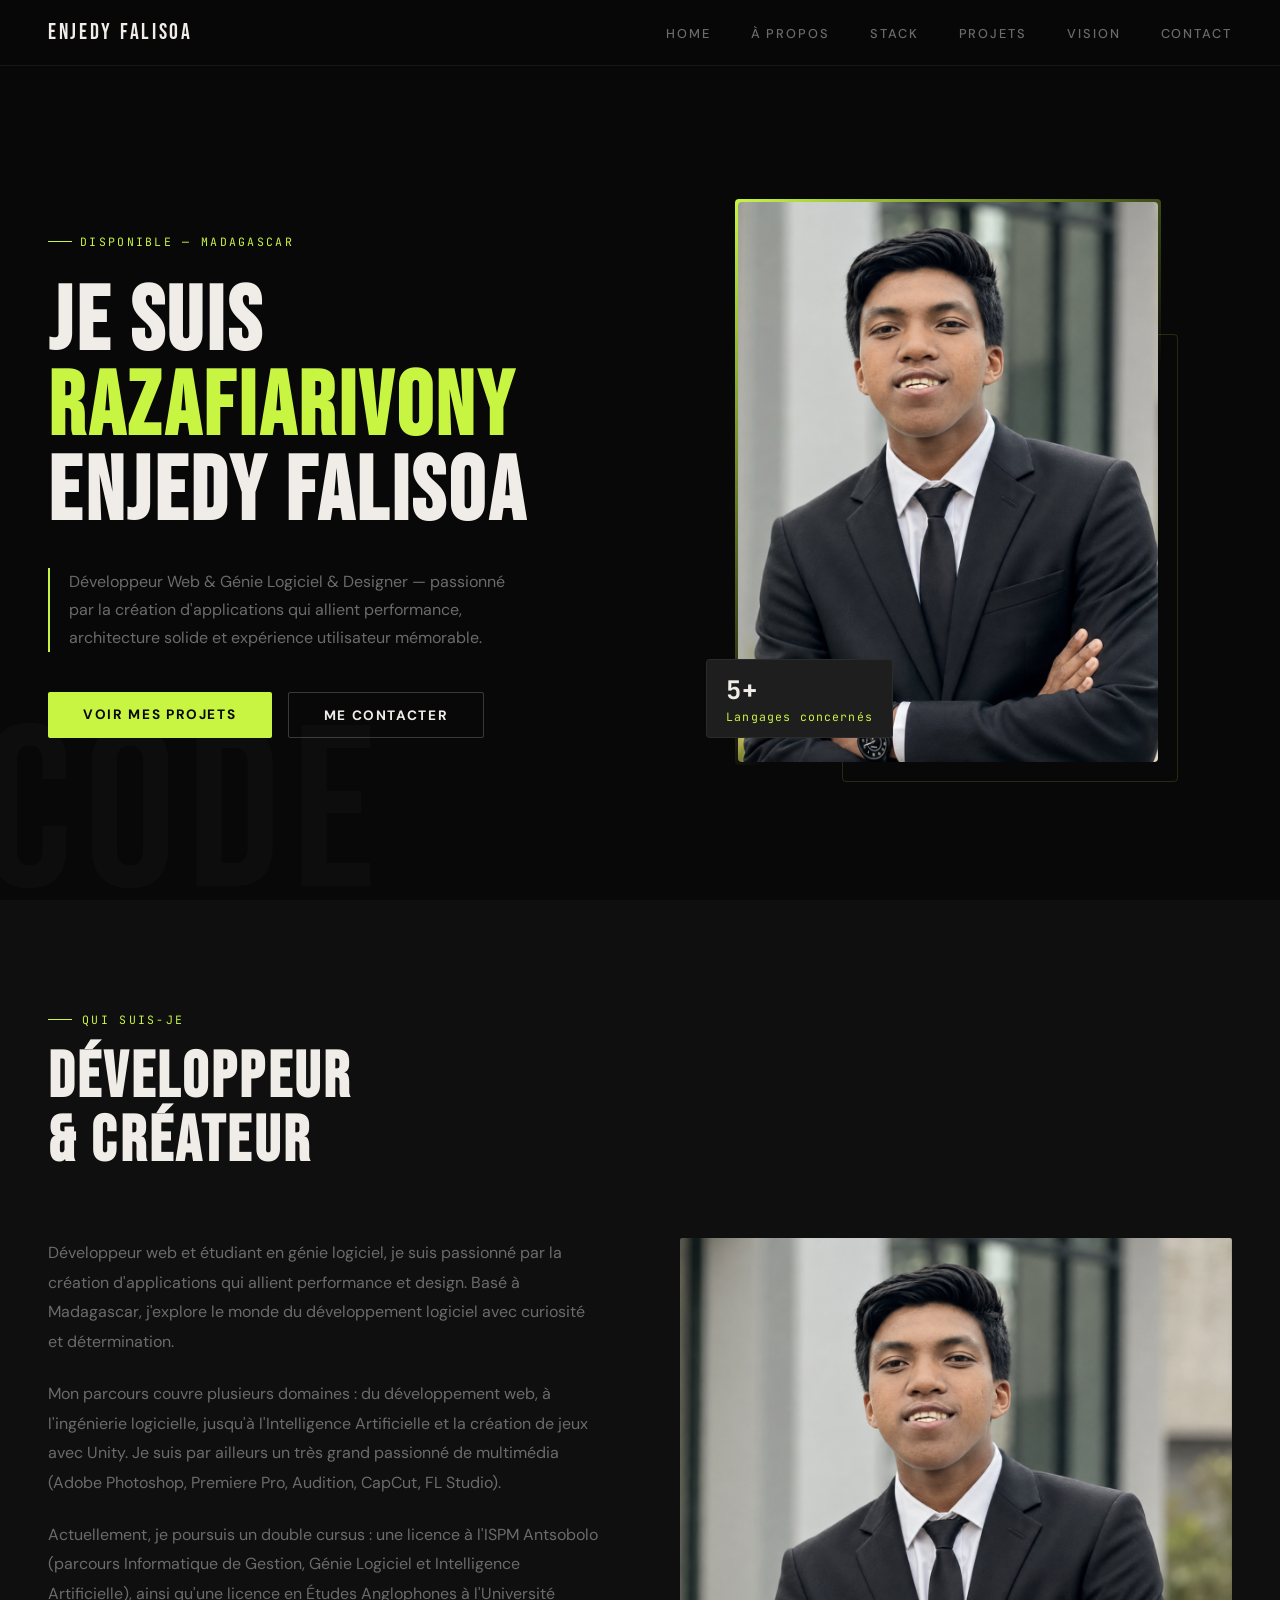
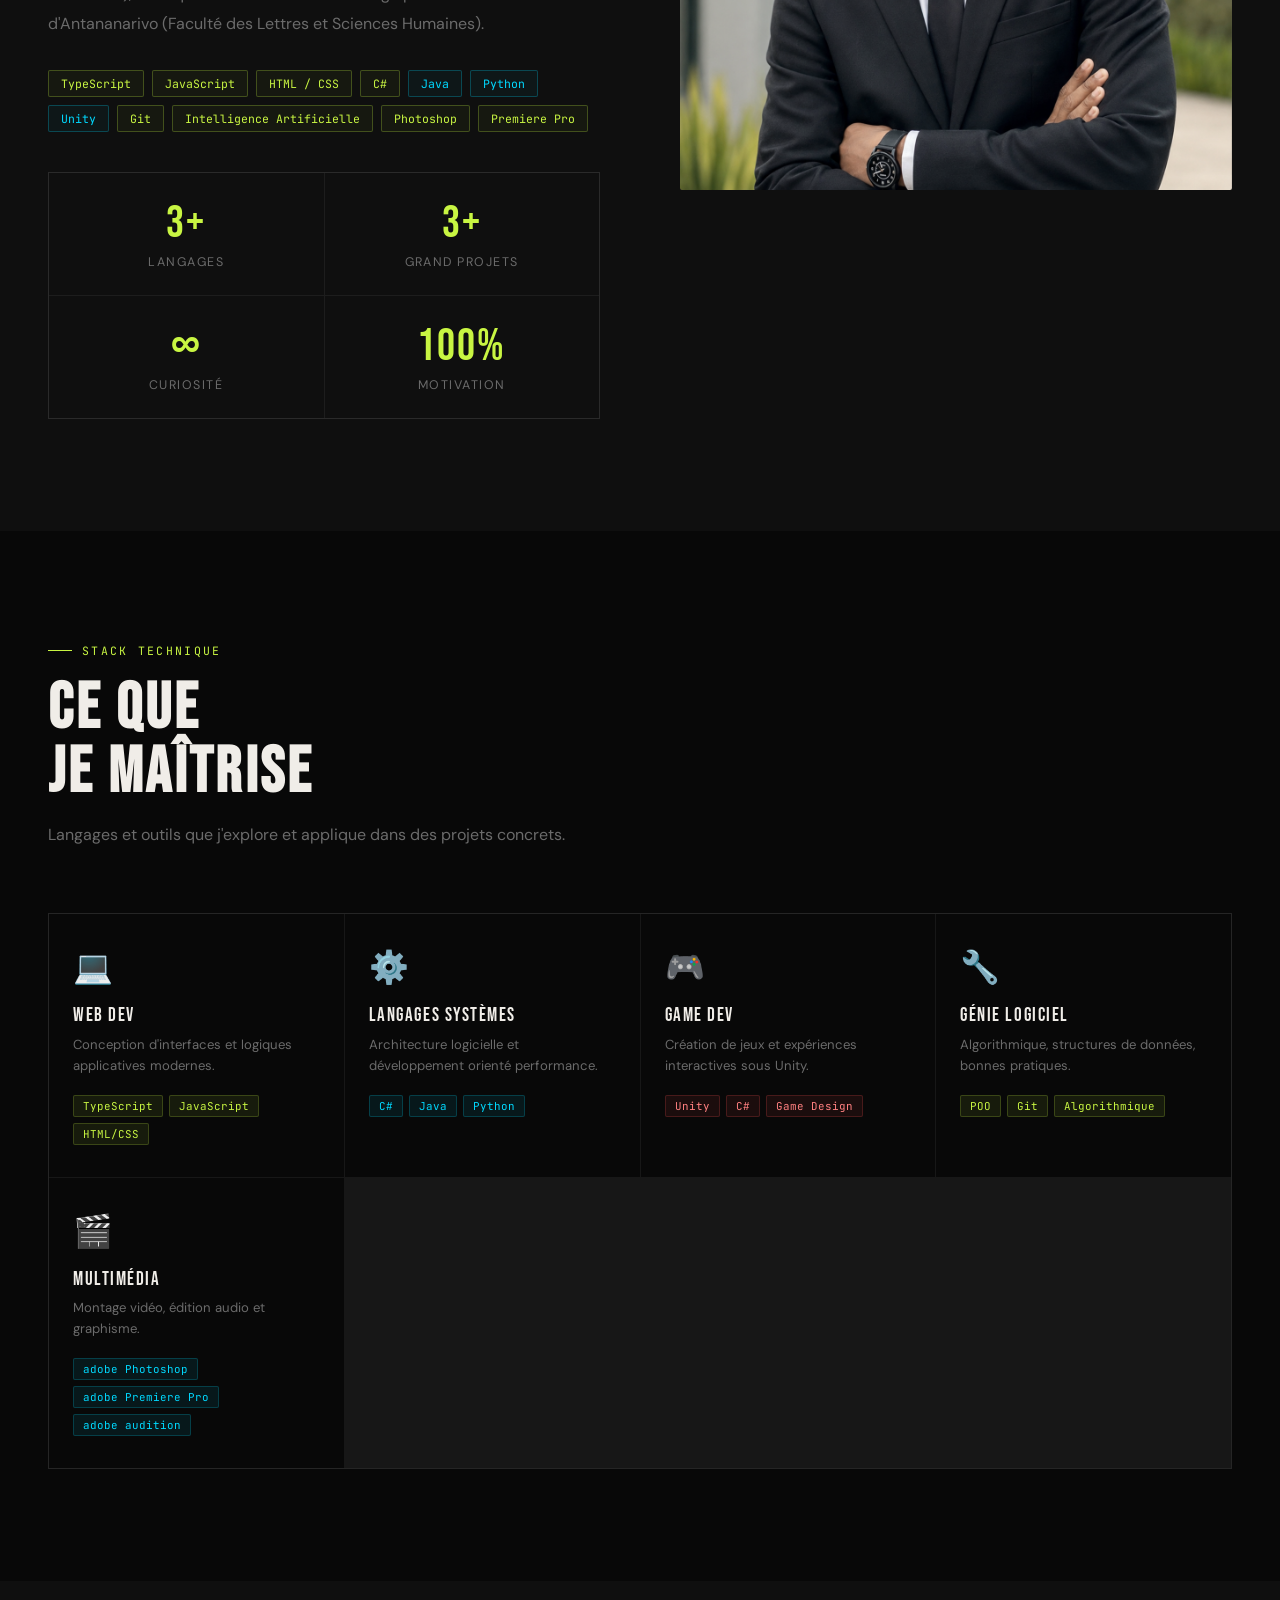
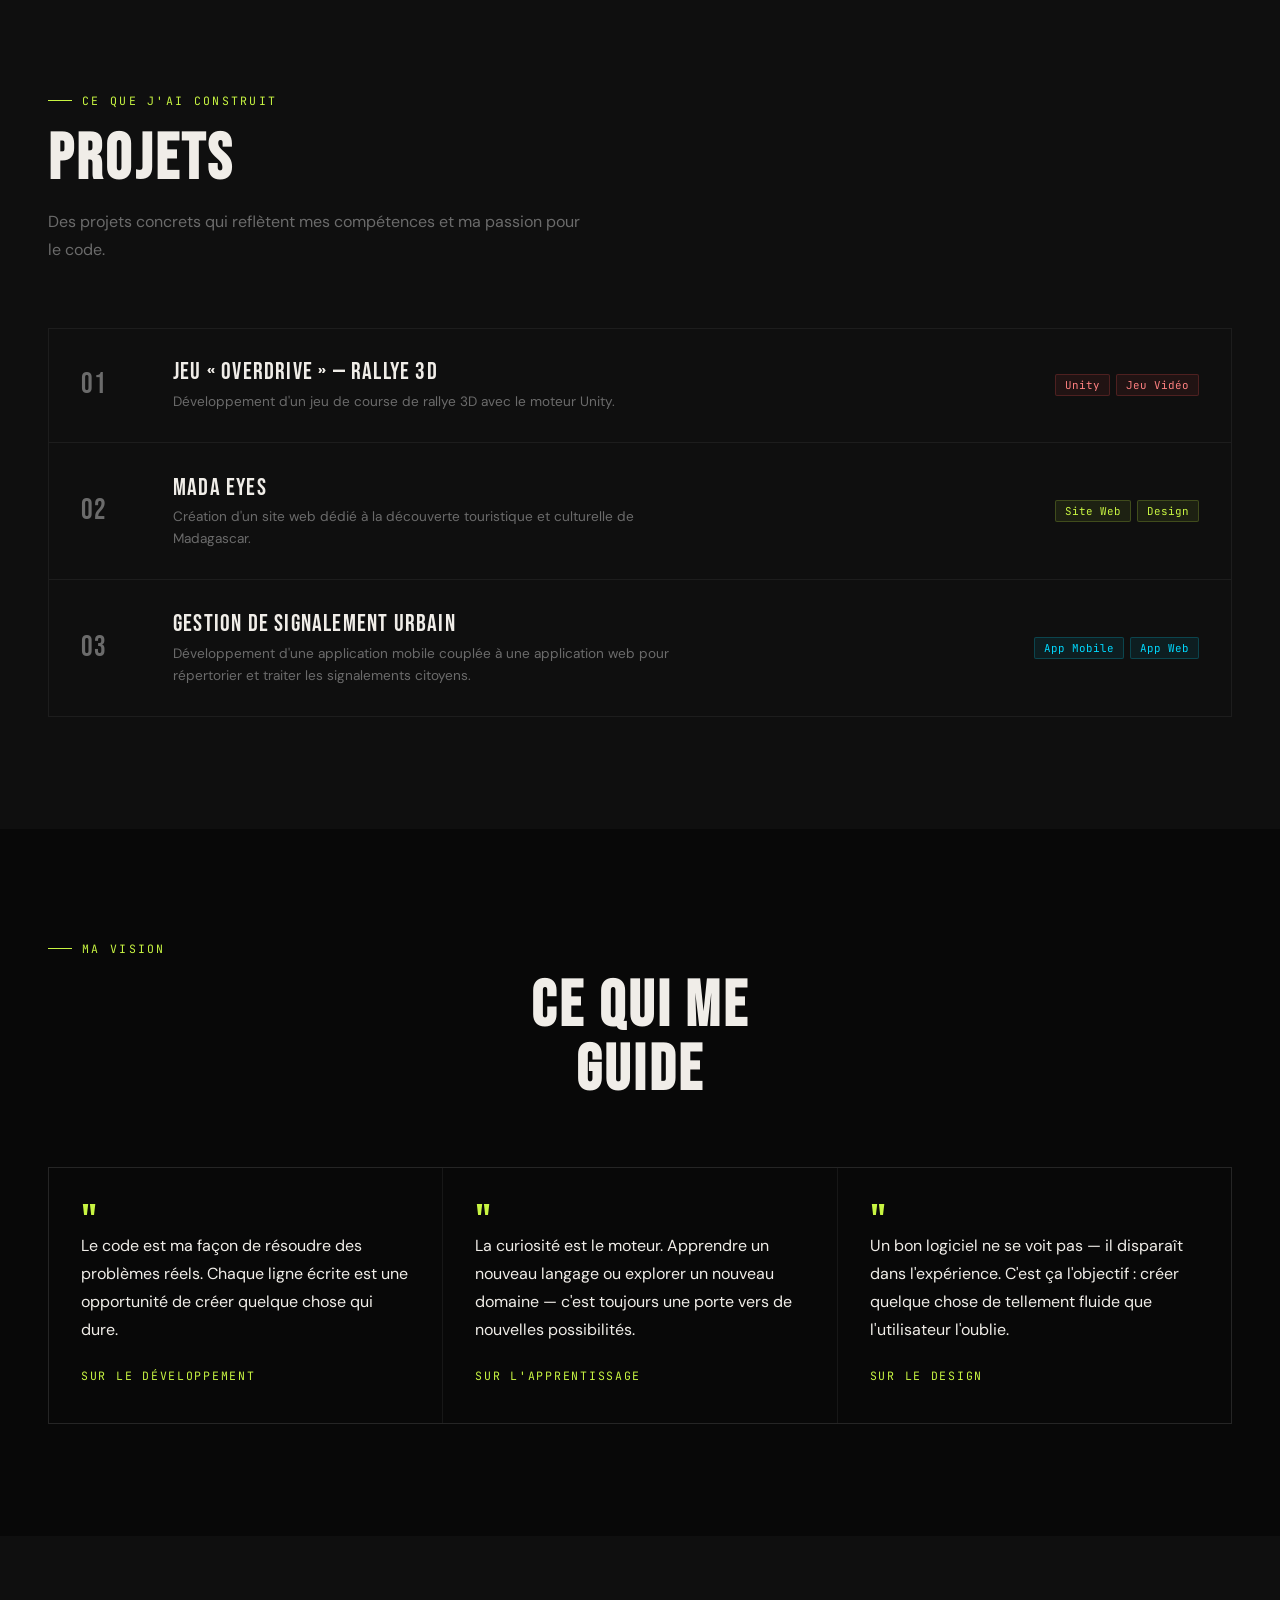
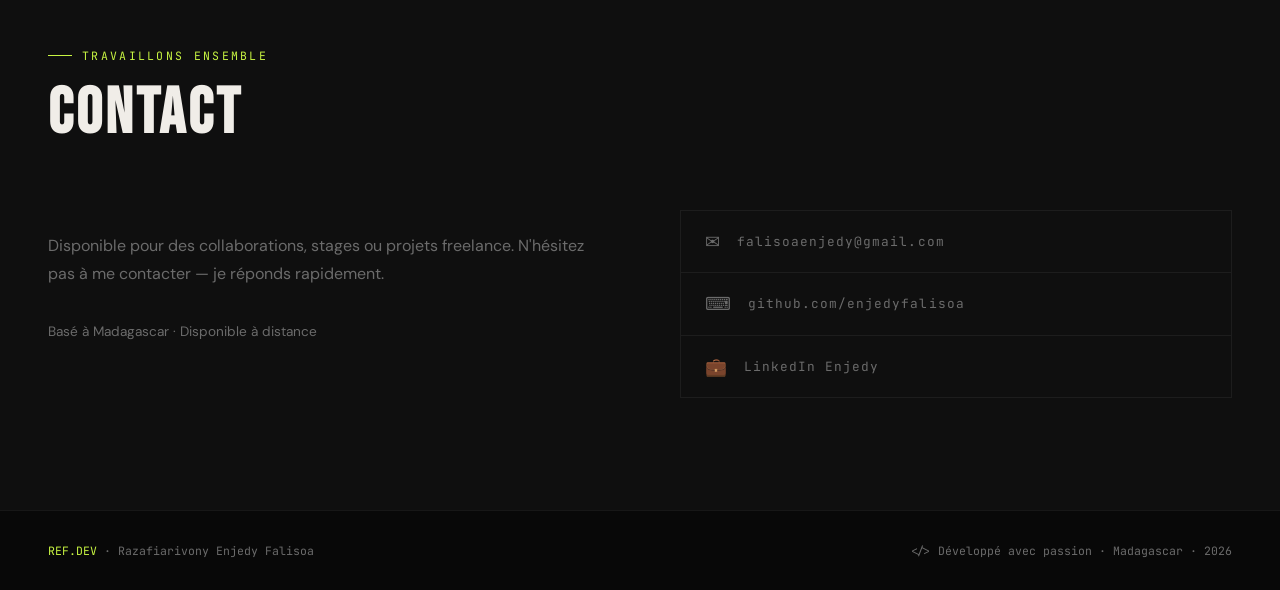
==== portfolio.html @ 4a5b1104 "commit first" ====
<!DOCTYPE html>
<html lang="fr">

<head>
  <meta charset="UTF-8">
  <meta name="viewport" content="width=device-width, initial-scale=1.0">
  <title>Razafiarivony Enjedy Falisoa — Portfolio</title>
  <link
    href="https://fonts.googleapis.com/css2?family=Bebas+Neue&family=DM+Sans:wght@300;400;500;700&family=JetBrains+Mono:wght@300;400;700&display=swap"
    rel="stylesheet">
  <link rel="stylesheet" href="style.css">

</head>

<body>

  <!-- NAV -->
  <nav>
    <div class="nav-logo">Enjedy Falisoa</div>
    <ul class="nav-links">
      <li><a href="#home">Home</a></li>
      <li><a href="#about">À propos</a></li>
      <li><a href="#skills">Stack</a></li>
      <li><a href="#projects">Projets</a></li>
      <li><a href="#quotes">Vision</a></li>
      <li><a href="#contact">Contact</a></li>
    </ul>
  </nav>

  <!-- HERO -->
  <section id="home">
    <div class="hero-bg-text">CODE</div>

    <div class="hero-left">
      <div class="hero-eyebrow">Disponible — Madagascar</div>
      <h1>
        Je suis<br>
        <span class="name-line">Razafiarivony</span>
        Enjedy Falisoa
      </h1>
      <p class="hero-sub">
        Développeur Web &amp; Génie Logiciel &amp; Designer —
        passionné par la création d'applications qui allient
        performance, architecture solide et expérience utilisateur mémorable.
      </p>
      <div class="hero-cta">
        <a class="btn-primary" href="#projects">Voir mes projets</a>
        <a class="btn-outline" href="#contact">Me contacter</a>
      </div>
    </div>

    <div class="hero-right">
      <div class="hero-img-wrap">
        <img src="cvb.png" alt="Razafiarivony Enjedy Falisoa">
        <div class="hero-badge">
          <span class="num">5+</span>
          Langages concernés
        </div>
      </div>
    </div>
  </section>

  <!-- ABOUT -->
  <section id="about">
    <div class="section-eyebrow">Qui suis-je</div>
    <h2 class="section-title">Développeur<br>&amp; Créateur</h2>

    <div class="about-grid">
      <div>
        <div class="about-text">
          <p>
            Développeur web et étudiant en génie logiciel, je suis passionné par la création
            d'applications qui allient performance et design. Basé à Madagascar, j'explore
            le monde du développement logiciel avec curiosité et détermination.
          </p>
          <p>
            Mon parcours couvre plusieurs domaines : du développement web, à l'ingénierie logicielle, jusqu'à
            l'Intelligence Artificielle et la création de jeux avec Unity. Je suis par ailleurs un très grand passionné
            de multimédia (Adobe Photoshop, Premiere Pro, Audition, CapCut, FL Studio).
          </p>
          <p>
            Actuellement, je poursuis un double cursus : une licence à l'ISPM Antsobolo (parcours Informatique de
            Gestion, Génie Logiciel et Intelligence Artificielle), ainsi qu'une licence en Études Anglophones à
            l'Université d'Antananarivo (Faculté des Lettres et Sciences Humaines).
          </p>
        </div>
        <div class="skills-list">
          <span class="skill-tag">TypeScript</span>
          <span class="skill-tag">JavaScript</span>
          <span class="skill-tag">HTML / CSS</span>
          <span class="skill-tag">C#</span>
          <span class="skill-tag blue">Java</span>
          <span class="skill-tag blue">Python</span>
          <span class="skill-tag blue">Unity</span>
          <span class="skill-tag">Git</span>
          <span class="skill-tag">Intelligence Artificielle</span>
          <span class="skill-tag">Photoshop</span>
          <span class="skill-tag">Premiere Pro</span>
        </div>
        <div class="about-stats">
          <div class="stat-item">
            <span class="stat-num">3+</span>
            <span class="stat-label">Langages</span>
          </div>
          <div class="stat-item">
            <span class="stat-num">3+</span>
            <span class="stat-label">Grand Projets</span>
          </div>
          <div class="stat-item">
            <span class="stat-num">∞</span>
            <span class="stat-label">Curiosité</span>
          </div>
          <div class="stat-item">
            <span class="stat-num">100%</span>
            <span class="stat-label">Motivation</span>
          </div>
        </div>
      </div>

      <div class="about-visual">
        <div class="about-img-frame">
          <img src="cvb.png" alt="Razafiarivony Enjedy Falisoa">
        </div>
      </div>
    </div>
  </section>

  <!-- STACK -->
  <section id="skills">
    <div class="section-eyebrow">Stack technique</div>
    <h2 class="section-title">Ce que<br>je maîtrise</h2>
    <p class="section-desc">Langages et outils que j'explore et applique dans des projets concrets.</p>

    <div class="stack-grid">
      <div class="stack-cell">
        <span class="stack-icon">💻</span>
        <div class="stack-cat">Web Dev</div>
        <div class="stack-desc">Conception d'interfaces et logiques applicatives modernes.</div>
        <div class="stack-pills">
          <span class="pill">TypeScript</span>
          <span class="pill">JavaScript</span>
          <span class="pill">HTML/CSS</span>
        </div>
      </div>
      <div class="stack-cell">
        <span class="stack-icon">⚙️</span>
        <div class="stack-cat">Langages Systèmes</div>
        <div class="stack-desc">Architecture logicielle et développement orienté performance.</div>
        <div class="stack-pills">
          <span class="pill blue">C#</span>
          <span class="pill blue">Java</span>
          <span class="pill blue">Python</span>
        </div>
      </div>
      <div class="stack-cell">
        <span class="stack-icon">🎮</span>
        <div class="stack-cat">Game Dev</div>
        <div class="stack-desc">Création de jeux et expériences interactives sous Unity.</div>
        <div class="stack-pills">
          <span class="pill red">Unity</span>
          <span class="pill red">C#</span>
          <span class="pill red">Game Design</span>
        </div>
      </div>
      <div class="stack-cell">
        <span class="stack-icon">🔧</span>
        <div class="stack-cat">Génie Logiciel</div>
        <div class="stack-desc">Algorithmique, structures de données, bonnes pratiques.</div>
        <div class="stack-pills">
          <span class="pill">POO</span>
          <span class="pill">Git</span>
          <span class="pill">Algorithmique</span>
        </div>
      </div>
      <div class="stack-cell">
        <span class="stack-icon">🎬</span>
        <div class="stack-cat">Multimédia</div>
        <div class="stack-desc">Montage vidéo, édition audio et graphisme.</div>
        <div class="stack-pills">
          <span class="pill blue"> adobe Photoshop</span>
          <span class="pill blue">adobe Premiere Pro</span>
          <span class="pill blue">adobe audition</span>
        </div>
      </div>
    </div>
  </section>

  <!-- PROJECTS -->
  <section id="projects">
    <div class="section-eyebrow">Ce que j'ai construit</div>
    <h2 class="section-title">Projets</h2>
    <p class="section-desc">Des projets concrets qui reflètent mes compétences et ma passion pour le code.</p>

    <div class="projects-list">
      <div class="project-row">
        <div class="project-num">01</div>
        <div class="project-info">
          <div class="project-title">Jeu « Overdrive » — Rallye 3D</div>
          <div class="project-desc">Développement d'un jeu de course de rallye 3D avec le moteur Unity.</div>
        </div>
        <div class="project-tags">
          <span class="pill red">Unity</span>
          <span class="pill red">Jeu Vidéo</span>
        </div>
      </div>
      <div class="project-row">
        <div class="project-num">02</div>
        <div class="project-info">
          <div class="project-title">Mada Eyes</div>
          <div class="project-desc">Création d'un site web dédié à la découverte touristique et culturelle de
            Madagascar.</div>
        </div>
        <div class="project-tags">
          <span class="pill">Site Web</span>
          <span class="pill">Design</span>
        </div>
      </div>
      <div class="project-row">
        <div class="project-num">03</div>
        <div class="project-info">
          <div class="project-title">Gestion de Signalement Urbain</div>
          <div class="project-desc">Développement d'une application mobile couplée à une application web pour
            répertorier et traiter les signalements citoyens.</div>
        </div>
        <div class="project-tags">
          <span class="pill blue">App Mobile</span>
          <span class="pill blue">App Web</span>
        </div>
      </div>
    </div>
  </section>

  <!-- QUOTES / VISION -->
  <section id="quotes">
    <div class="section-eyebrow">Ma vision</div>
    <h2 class="section-title">Ce qui me<br>guide</h2>

    <div class="quotes-grid">
      <div class="quote-card">
        <div class="quote-text">
          Le code est ma façon de résoudre des problèmes réels. Chaque ligne écrite est une opportunité de créer quelque
          chose qui dure.
        </div>
        <div class="quote-author">Sur le développement</div>
      </div>
      <div class="quote-card">
        <div class="quote-text">
          La curiosité est le moteur. Apprendre un nouveau langage ou explorer un nouveau domaine — c'est toujours une
          porte vers de nouvelles possibilités.
        </div>
        <div class="quote-author">Sur l'apprentissage</div>
      </div>
      <div class="quote-card">
        <div class="quote-text">
          Un bon logiciel ne se voit pas — il disparaît dans l'expérience. C'est ça l'objectif : créer quelque chose de
          tellement fluide que l'utilisateur l'oublie.
        </div>
        <div class="quote-author">Sur le design</div>
      </div>
    </div>
  </section>

  <!-- CONTACT -->
  <section id="contact">
    <div class="section-eyebrow">Travaillons ensemble</div>
    <h2 class="section-title">Contact</h2>

    <div class="contact-grid">
      <div class="contact-info">
        <p>
          Disponible pour des collaborations, stages ou projets freelance.
          N'hésitez pas à me contacter — je réponds rapidement.
        </p>
        <p style="color:var(--muted);font-size:0.85rem;">
          Basé à Madagascar · Disponible à distance
        </p>
      </div>
      <div>
        <div class="contact-links">
          <a href="mailto:votre@email.com" class="contact-link">
            <span class="link-icon">✉</span>
            falisoaenjedy@gmail.com
            <span class="link-arrow">→</span>
          </a>
          <a href="https://github.com" target="_blank" class="contact-link">
            <span class="link-icon">⌨</span>
            github.com/enjedyfalisoa
            <span class="link-arrow">→</span>
          </a>
          <a href="https://linkedin.com" target="_blank" class="contact-link">
            <span class="link-icon">💼</span>
            LinkedIn Enjedy
            <span class="link-arrow">→</span>
          </a>
        </div>
      </div>
    </div>
  </section>

  <footer>
    <span>
      <span class="footer-accent">REF.DEV</span> · Razafiarivony Enjedy Falisoa
    </span>
    <span>
      &lt;/&gt; Développé avec passion · Madagascar · 2026
    </span>
  </footer>

</body>

</html>
---- style.css ----
*,
*::before,
*::after {
  margin: 0;
  padding: 0;
  box-sizing: border-box;
}

:root {
  --black: #080808;
  --dark: #0f0f0f;
  --dark2: #161616;
  --dark3: #1e1e1e;
  --white: #f0ede8;
  --accent: #c8f542;
  /* lime green — futuriste */
  --accent2: #00d9ff;
  --muted: #6b6b6b;
  --border: rgba(255, 255, 255, 0.06);
}

html {
  scroll-behavior: smooth;
}

body {
  font-family: 'DM Sans', sans-serif;
  background: var(--black);
  color: var(--white);
  overflow-x: hidden;
  cursor: default;
}

/* ─── NAVIGATION ─── */
nav {
  position: fixed;
  top: 0;
  left: 0;
  right: 0;
  z-index: 200;
  display: flex;
  align-items: center;
  justify-content: space-between;
  padding: 1.2rem 3rem;
  background: rgba(8, 8, 8, 0.92);
  backdrop-filter: blur(20px);
  border-bottom: 1px solid var(--border);
}

.nav-logo {
  font-family: 'Bebas Neue', sans-serif;
  font-size: 1.4rem;
  letter-spacing: 0.12em;
  color: var(--white);
}

.nav-logo span {
  color: var(--accent);
}

.nav-links {
  display: flex;
  gap: 2.5rem;
  list-style: none;
}

.nav-links a {
  font-size: 0.8rem;
  font-weight: 500;
  color: var(--muted);
  text-decoration: none;
  letter-spacing: 0.15em;
  text-transform: uppercase;
  transition: color 0.2s;
  position: relative;
}

.nav-links a::after {
  content: '';
  position: absolute;
  bottom: -4px;
  left: 0;
  right: 0;
  height: 1px;
  background: var(--accent);
  transform: scaleX(0);
  transition: transform 0.2s;
}

.nav-links a:hover {
  color: var(--white);
}

.nav-links a:hover::after {
  transform: scaleX(1);
}

/* ─── HERO ─── */
#home {
  min-height: 100vh;
  display: grid;
  grid-template-columns: 1fr 1fr;
  align-items: center;
  padding: 7rem 3rem 3rem;
  position: relative;
  overflow: hidden;
  gap: 3rem;
}

.hero-bg-text {
  position: absolute;
  bottom: -2rem;
  left: -1rem;
  font-family: 'Bebas Neue', sans-serif;
  font-size: clamp(8rem, 18vw, 18rem);
  color: rgba(255, 255, 255, 0.025);
  letter-spacing: 0.05em;
  pointer-events: none;
  user-select: none;
  line-height: 1;
  white-space: nowrap;
}

.hero-left {
  position: relative;
  z-index: 1;
}

.hero-eyebrow {
  display: inline-flex;
  align-items: center;
  gap: 8px;
  font-family: 'JetBrains Mono', monospace;
  font-size: 0.72rem;
  color: var(--accent);
  letter-spacing: 0.2em;
  text-transform: uppercase;
  margin-bottom: 2rem;
}

.hero-eyebrow::before {
  content: '';
  display: inline-block;
  width: 24px;
  height: 1px;
  background: var(--accent);
}

.hero-left h1 {
  font-family: 'Bebas Neue', sans-serif;
  font-size: clamp(3.5rem, 7vw, 7rem);
  line-height: 0.95;
  letter-spacing: 0.04em;
  margin-bottom: 0.2rem;
}

.hero-left h1 .name-line {
  color: var(--accent);
  display: block;
}

.hero-sub {
  font-size: 1rem;
  color: var(--muted);
  line-height: 1.75;
  margin: 2rem 0 2.5rem;
  max-width: 460px;
  border-left: 2px solid var(--accent);
  padding-left: 1.2rem;
}

.hero-cta {
  display: flex;
  gap: 1rem;
  flex-wrap: wrap;
}

.btn-primary {
  padding: 0.85rem 2.2rem;
  background: var(--accent);
  color: #080808;
  border: none;
  border-radius: 2px;
  cursor: pointer;
  font-family: 'DM Sans', sans-serif;
  font-size: 0.85rem;
  font-weight: 700;
  letter-spacing: 0.12em;
  text-transform: uppercase;
  transition: all 0.2s;
  text-decoration: none;
  display: inline-block;
}

.btn-primary:hover {
  background: #b0dc20;
  transform: translateY(-2px);
}

.btn-outline {
  padding: 0.85rem 2.2rem;
  background: transparent;
  color: var(--white);
  border: 1px solid rgba(255, 255, 255, 0.2);
  border-radius: 2px;
  cursor: pointer;
  font-family: 'DM Sans', sans-serif;
  font-size: 0.85rem;
  font-weight: 700;
  letter-spacing: 0.12em;
  text-transform: uppercase;
  transition: all 0.2s;
  text-decoration: none;
  display: inline-block;
}

.btn-outline:hover {
  border-color: var(--accent);
  color: var(--accent);
}

.hero-right {
  position: relative;
  z-index: 1;
  display: flex;
  align-items: center;
  justify-content: center;
}

.hero-img-wrap {
  position: relative;
  width: 420px;
  max-width: 100%;
}

.hero-img-wrap::before {
  content: '';
  position: absolute;
  inset: -3px;
  background: linear-gradient(135deg, var(--accent), transparent 60%);
  border-radius: 4px;
  z-index: -1;
}

.hero-img-wrap::after {
  content: '';
  position: absolute;
  bottom: -20px;
  right: -20px;
  width: 80%;
  height: 80%;
  border: 1px solid rgba(200, 245, 66, 0.15);
  border-radius: 4px;
  z-index: -2;
}

.hero-img-wrap img {
  width: 100%;
  aspect-ratio: 3/4;
  object-fit: cover;
  object-position: top;
  border-radius: 4px;
  display: block;
  filter: grayscale(15%);
}

.hero-badge {
  position: absolute;
  bottom: 1.5rem;
  left: -2rem;
  background: var(--dark3);
  border: 1px solid var(--border);
  border-radius: 4px;
  padding: 0.8rem 1.2rem;
  font-family: 'JetBrains Mono', monospace;
  font-size: 0.72rem;
  color: var(--accent);
  letter-spacing: 0.1em;
  backdrop-filter: blur(12px);
}

.hero-badge .num {
  font-size: 1.6rem;
  display: block;
  font-weight: 700;
  color: var(--white);
  margin-bottom: 2px;
}

/* ─── SECTIONS ─── */
section {
  padding: 7rem 3rem;
}

.section-eyebrow {
  font-family: 'JetBrains Mono', monospace;
  font-size: 0.72rem;
  color: var(--accent);
  letter-spacing: 0.2em;
  text-transform: uppercase;
  display: flex;
  align-items: center;
  gap: 10px;
  margin-bottom: 1.2rem;
}

.section-eyebrow::before {
  content: '';
  display: inline-block;
  width: 24px;
  height: 1px;
  background: var(--accent);
}

.section-title {
  font-family: 'Bebas Neue', sans-serif;
  font-size: clamp(2.5rem, 5vw, 4.5rem);
  letter-spacing: 0.05em;
  line-height: 1;
  margin-bottom: 1rem;
}

.section-desc {
  color: var(--muted);
  font-size: 1rem;
  max-width: 540px;
  line-height: 1.75;
}

/* ─── ABOUT ─── */
#about {
  background: var(--dark);
}

.about-grid {
  display: grid;
  grid-template-columns: 1fr 1fr;
  gap: 5rem;
  align-items: start;
  margin-top: 4rem;
}

.about-text p {
  color: var(--muted);
  line-height: 1.85;
  font-size: 1rem;
  margin-bottom: 1.4rem;
}

.about-text p:last-child {
  margin-bottom: 0;
}

.about-stats {
  display: grid;
  grid-template-columns: 1fr 1fr;
  gap: 1px;
  background: var(--border);
  border: 1px solid var(--border);
  margin-top: 2.5rem;
}

.stat-item {
  background: var(--dark);
  padding: 1.5rem;
  text-align: center;
}

.stat-num {
  font-family: 'Bebas Neue', sans-serif;
  font-size: 2.8rem;
  color: var(--accent);
  letter-spacing: 0.05em;
  display: block;
}

.stat-label {
  font-size: 0.78rem;
  color: var(--muted);
  text-transform: uppercase;
  letter-spacing: 0.12em;
}

.about-visual {
  position: relative;
}

.about-img-frame {
  position: relative;
}

.about-img-frame img {
  width: 100%;
  border-radius: 2px;
  filter: grayscale(20%);
  display: block;
}

.about-img-frame::after {
  content: '';
  position: absolute;
  top: 1.5rem;
  right: -1.5rem;
  width: 100%;
  height: 100%;
  border: 1px solid rgba(200, 245, 66, 0.2);
  border-radius: 2px;
  z-index: -1;
}

.skills-list {
  display: flex;
  flex-wrap: wrap;
  gap: 8px;
  margin-top: 2rem;
}

.skill-tag {
  font-family: 'JetBrains Mono', monospace;
  font-size: 0.72rem;
  padding: 5px 12px;
  border: 1px solid rgba(200, 245, 66, 0.25);
  color: var(--accent);
  border-radius: 2px;
  background: rgba(200, 245, 66, 0.04);
}

.skill-tag.blue {
  border-color: rgba(0, 217, 255, 0.25);
  color: var(--accent2);
  background: rgba(0, 217, 255, 0.04);
}

/* ─── STACK ─── */
#skills {
  background: var(--black);
}

.stack-grid {
  display: grid;
  grid-template-columns: repeat(4, 1fr);
  gap: 1px;
  background: var(--border);
  border: 1px solid var(--border);
  margin-top: 4rem;
}

.stack-cell {
  background: var(--black);
  padding: 2rem 1.5rem;
  transition: background 0.2s;
  position: relative;
  overflow: hidden;
}

.stack-cell:hover {
  background: var(--dark2);
}

.stack-cell::before {
  content: '';
  position: absolute;
  top: 0;
  left: 0;
  right: 0;
  height: 2px;
  background: linear-gradient(90deg, var(--accent), transparent);
  opacity: 0;
  transition: opacity 0.2s;
}

.stack-cell:hover::before {
  opacity: 1;
}

.stack-icon {
  font-size: 2rem;
  margin-bottom: 1rem;
  display: block;
}

.stack-cat {
  font-family: 'Bebas Neue', sans-serif;
  font-size: 1.2rem;
  letter-spacing: 0.08em;
  margin-bottom: 0.4rem;
}

.stack-desc {
  font-size: 0.82rem;
  color: var(--muted);
  line-height: 1.6;
  margin-bottom: 1.2rem;
}

.stack-pills {
  display: flex;
  flex-wrap: wrap;
  gap: 6px;
}

.pill {
  font-family: 'JetBrains Mono', monospace;
  font-size: 0.68rem;
  padding: 3px 9px;
  border-radius: 2px;
  background: rgba(200, 245, 66, 0.08);
  border: 1px solid rgba(200, 245, 66, 0.2);
  color: var(--accent);
}

.pill.blue {
  background: rgba(0, 217, 255, 0.08);
  border-color: rgba(0, 217, 255, 0.2);
  color: var(--accent2);
}

.pill.red {
  background: rgba(255, 80, 80, 0.08);
  border-color: rgba(255, 80, 80, 0.2);
  color: #ff8080;
}

/* ─── PROJECTS ─── */
#projects {
  background: var(--dark);
}

.projects-list {
  margin-top: 4rem;
  display: flex;
  flex-direction: column;
  gap: 1px;
  border: 1px solid var(--border);
}

.project-row {
  display: grid;
  grid-template-columns: 60px 1fr auto;
  align-items: center;
  gap: 2rem;
  padding: 1.8rem 2rem;
  background: var(--dark);
  border-bottom: 1px solid var(--border);
  transition: background 0.2s;
  cursor: default;
}

.project-row:hover {
  background: var(--dark2);
}

.project-row:last-child {
  border-bottom: none;
}

.project-num {
  font-family: 'Bebas Neue', sans-serif;
  font-size: 1.8rem;
  color: var(--muted);
  letter-spacing: 0.05em;
  line-height: 1;
}

.project-row:hover .project-num {
  color: var(--accent);
}

.project-info .project-title {
  font-family: 'Bebas Neue', sans-serif;
  font-size: 1.5rem;
  letter-spacing: 0.05em;
  margin-bottom: 0.3rem;
}

.project-info .project-desc {
  font-size: 0.85rem;
  color: var(--muted);
  max-width: 500px;
  line-height: 1.6;
}

.project-tags {
  display: flex;
  gap: 6px;
  flex-wrap: wrap;
  justify-content: flex-end;
}

/* ─── QUOTES ─── */
#quotes {
  background: var(--black);
  text-align: center;
}

.quotes-grid {
  display: grid;
  grid-template-columns: repeat(3, 1fr);
  gap: 1px;
  background: var(--border);
  border: 1px solid var(--border);
  margin-top: 4rem;
}

.quote-card {
  background: var(--black);
  padding: 2.5rem 2rem;
  text-align: left;
  transition: background 0.2s;
}

.quote-card:hover {
  background: var(--dark2);
}

.quote-text {
  font-size: 1rem;
  line-height: 1.75;
  color: var(--white);
  margin-bottom: 1.5rem;
  position: relative;
  padding-top: 1.5rem;
}

.quote-text::before {
  content: '"';
  position: absolute;
  top: -0.5rem;
  left: 0;
  font-family: 'Bebas Neue', sans-serif;
  font-size: 3rem;
  color: var(--accent);
  line-height: 1;
}

.quote-author {
  font-family: 'JetBrains Mono', monospace;
  font-size: 0.72rem;
  color: var(--accent);
  letter-spacing: 0.15em;
  text-transform: uppercase;
}

/* ─── CONTACT ─── */
#contact {
  background: var(--dark);
}

.contact-grid {
  display: grid;
  grid-template-columns: 1fr 1fr;
  gap: 5rem;
  align-items: center;
  margin-top: 4rem;
}

.contact-info p {
  color: var(--muted);
  font-size: 1rem;
  line-height: 1.75;
  margin-bottom: 2rem;
}

.contact-links {
  display: flex;
  flex-direction: column;
  gap: 0;
  border: 1px solid var(--border);
}

.contact-link {
  display: flex;
  align-items: center;
  gap: 1rem;
  padding: 1.2rem 1.5rem;
  text-decoration: none;
  color: var(--muted);
  font-size: 0.9rem;
  font-family: 'JetBrains Mono', monospace;
  font-size: 0.8rem;
  letter-spacing: 0.08em;
  border-bottom: 1px solid var(--border);
  transition: all 0.2s;
}

.contact-link:last-child {
  border-bottom: none;
}

.contact-link:hover {
  background: var(--dark3);
  color: var(--accent);
  padding-left: 2rem;
}

.contact-link .link-icon {
  font-size: 1.1rem;
}

.contact-link .link-arrow {
  margin-left: auto;
  opacity: 0;
  transition: opacity 0.2s;
}

.contact-link:hover .link-arrow {
  opacity: 1;
}

/* ─── FOOTER ─── */
footer {
  background: var(--black);
  border-top: 1px solid var(--border);
  padding: 2rem 3rem;
  display: flex;
  align-items: center;
  justify-content: space-between;
  font-family: 'JetBrains Mono', monospace;
  font-size: 0.72rem;
  color: var(--muted);
}

.footer-accent {
  color: var(--accent);
}

/* ─── RESPONSIVE ─── */
@media (max-width: 900px) {
  nav {
    padding: 1rem 1.5rem;
  }

  .nav-links {
    display: none;
  }

  #home {
    grid-template-columns: 1fr;
    padding: 6rem 1.5rem 3rem;
  }

  .hero-right {
    display: none;
  }

  section {
    padding: 4rem 1.5rem;
  }

  .about-grid,
  .contact-grid {
    grid-template-columns: 1fr;
    gap: 2.5rem;
  }

  .about-visual {
    display: none;
  }

  .stack-grid {
    grid-template-columns: 1fr 1fr;
  }

  .quotes-grid {
    grid-template-columns: 1fr;
  }

  .project-row {
    grid-template-columns: 40px 1fr;
  }

  .project-tags {
    display: none;
  }

  footer {
    flex-direction: column;
    gap: 0.5rem;
    text-align: center;
  }
}
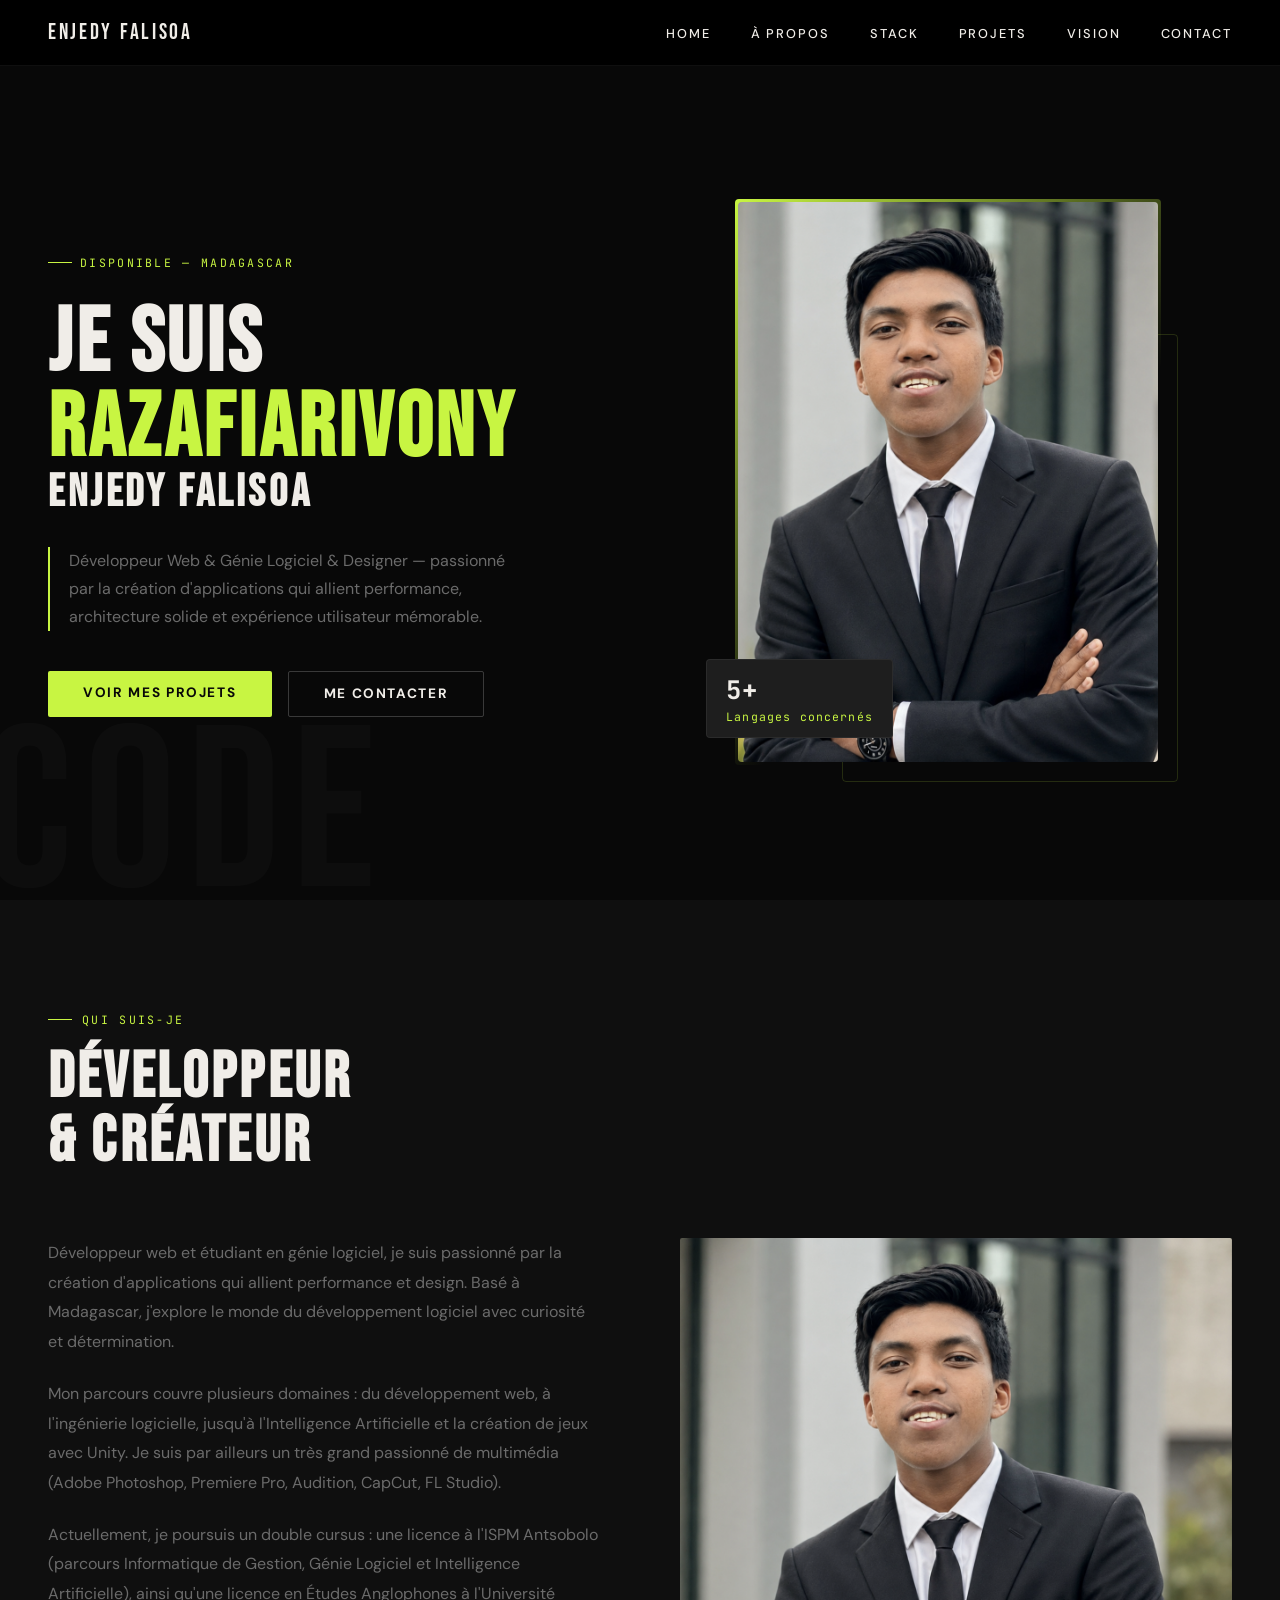
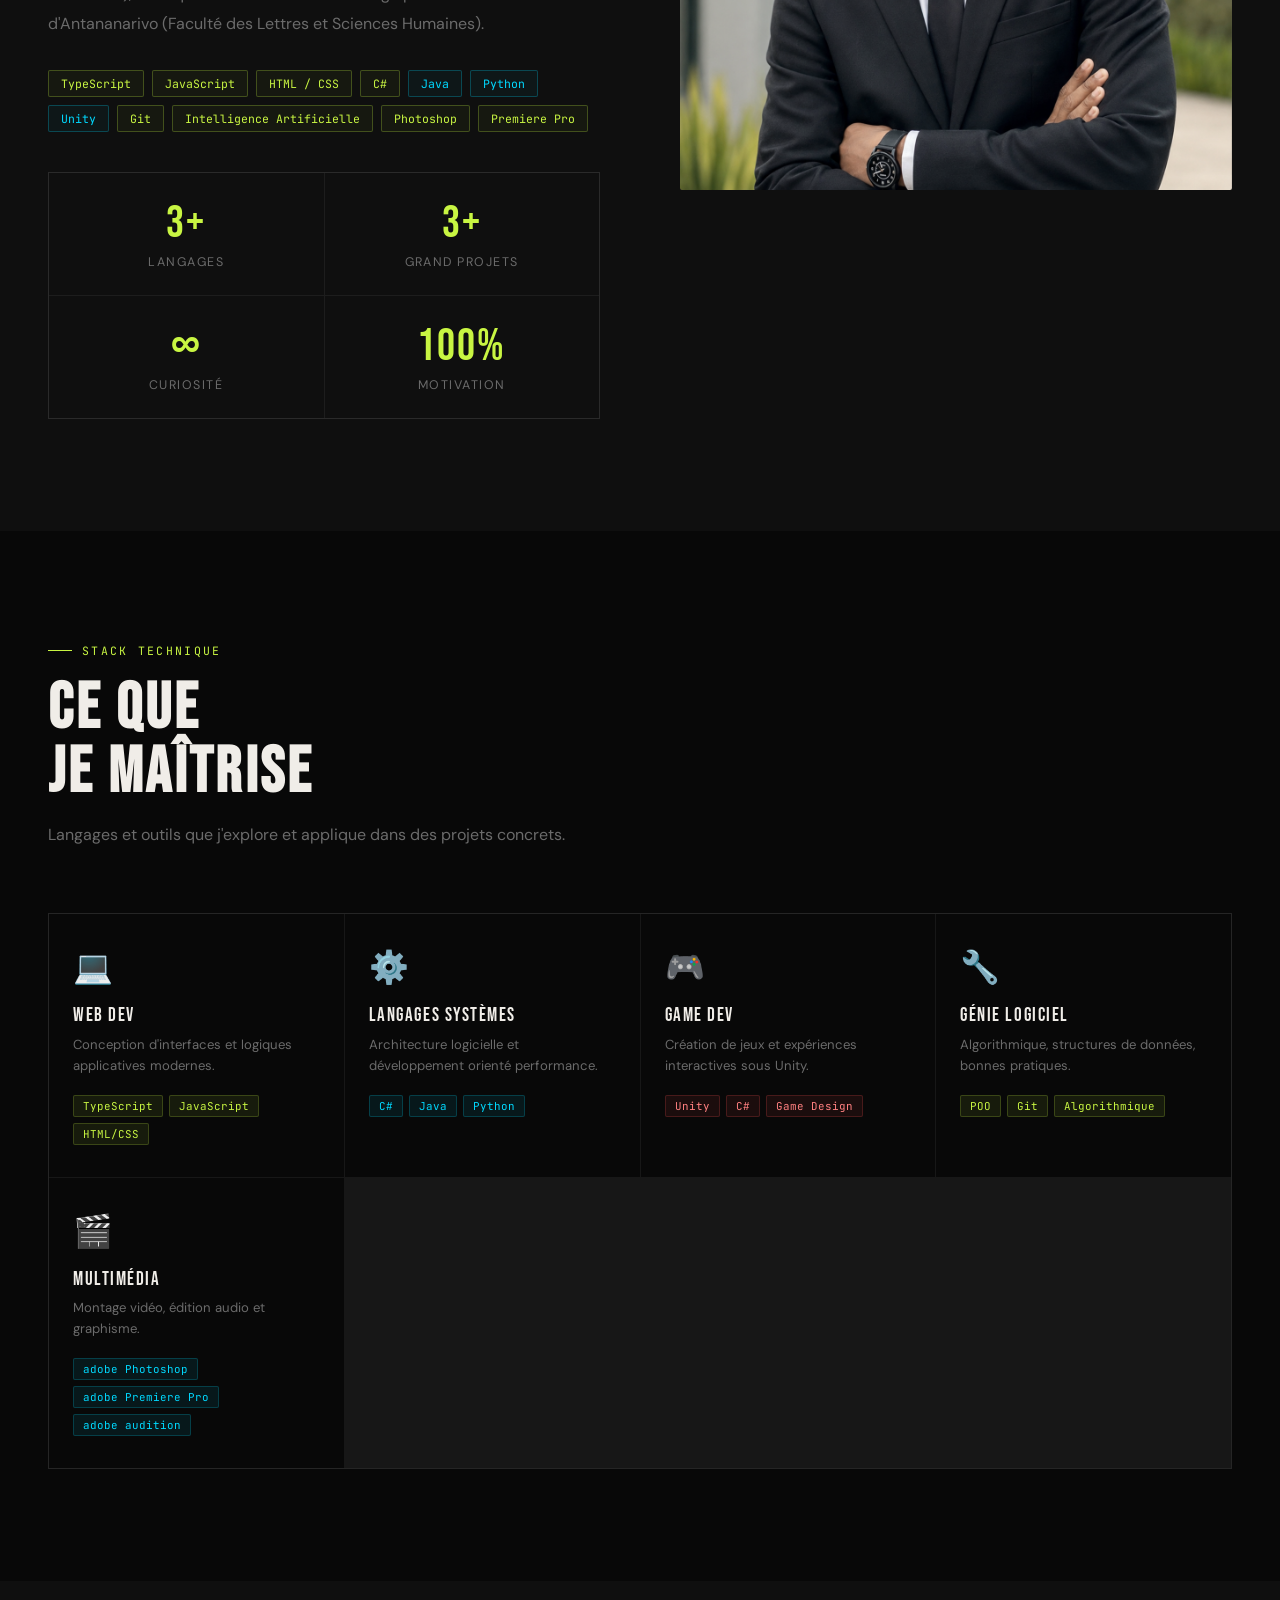
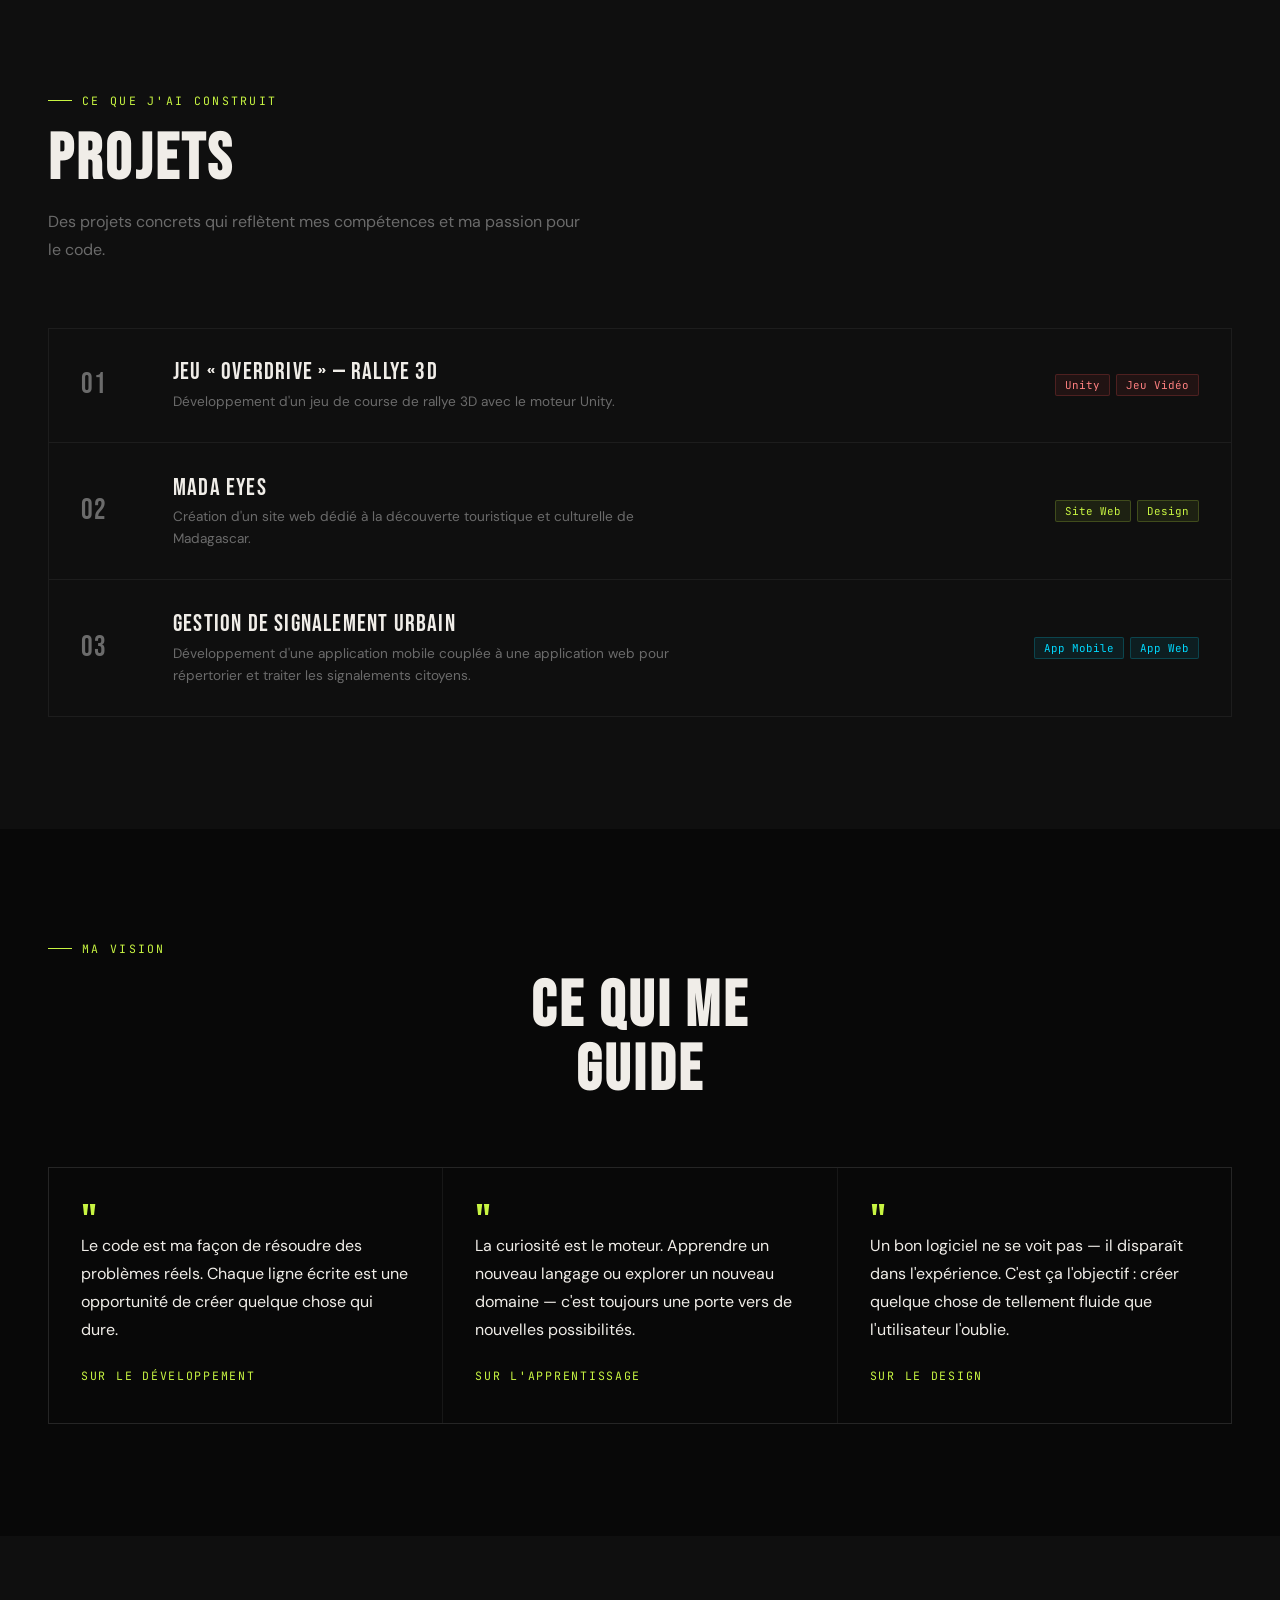
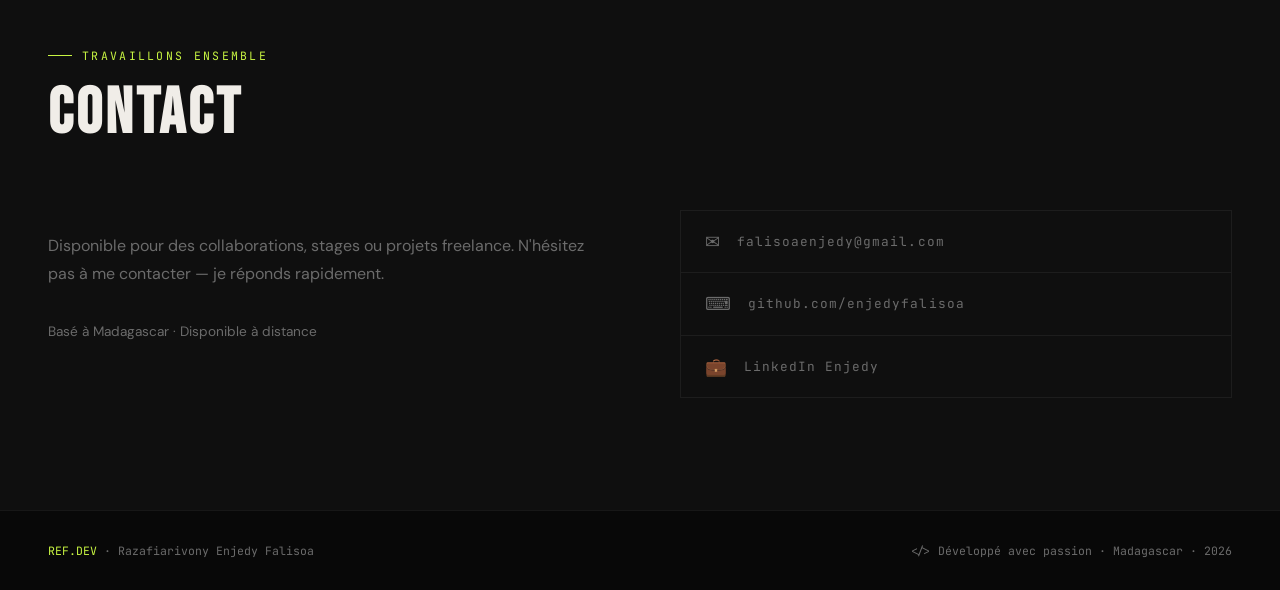
==== commit 67ee8c28: "first commit" ====
--- a/portfolio.html
+++ b/portfolio.html
@@ -29,15 +29,14 @@
 
   <!-- HERO -->
   <section id="home">
-    <div class="hero-bg-text">CODE</div>
+    <div class="hero-bg-text">code</div>
 
     <div class="hero-left">
       <div class="hero-eyebrow">Disponible — Madagascar</div>
       <h1>
-        Je suis<br>
+        Je suis <br>
         <span class="name-line">Razafiarivony</span>
-        Enjedy Falisoa
-      </h1>
+        <span class="name-line2">Enjedy Falisoa</span></h1>
       <p class="hero-sub">
         Développeur Web &amp; Génie Logiciel &amp; Designer —
         passionné par la création d'applications qui allient
--- a/style.css
+++ b/style.css
@@ -42,7 +42,7 @@
   align-items: center;
   justify-content: space-between;
   padding: 1.2rem 3rem;
-  background: rgba(8, 8, 8, 0.92);
+  background: oklch(0% 0 0 / 0.92);
   backdrop-filter: blur(20px);
   border-bottom: 1px solid var(--border);
 }
@@ -67,7 +67,7 @@
 .nav-links a {
   font-size: 0.8rem;
   font-weight: 500;
-  color: var(--muted);
+  color: var(--white);
   text-decoration: none;
   letter-spacing: 0.15em;
   text-transform: uppercase;
@@ -156,9 +156,15 @@
 
 .hero-left h1 .name-line {
   color: var(--accent);
+  font-size: 1.00em;
   display: block;
 }
 
+.hero-left h1 .name-line2 {
+  color: var(--white);
+  font-size: 0.50em;
+  display: block;
+}
 .hero-sub {
   font-size: 1rem;
   color: var(--muted);
